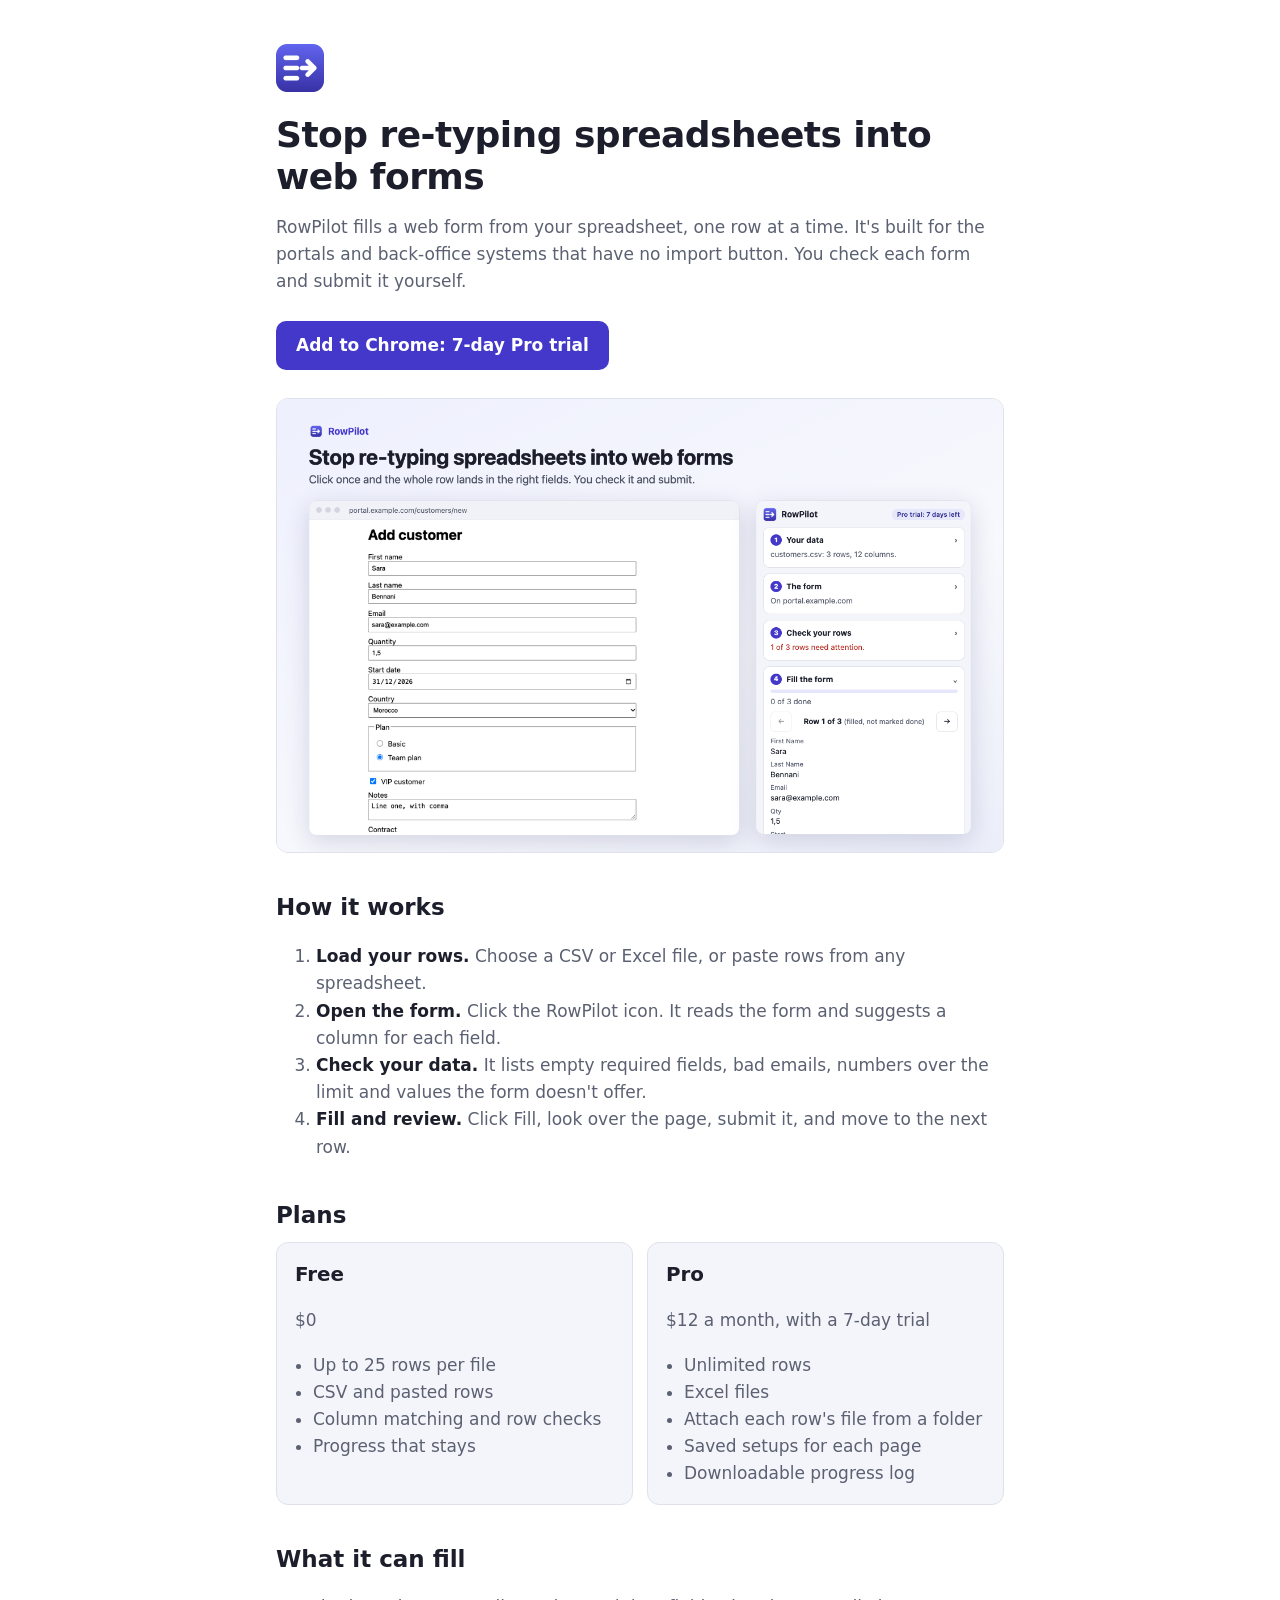
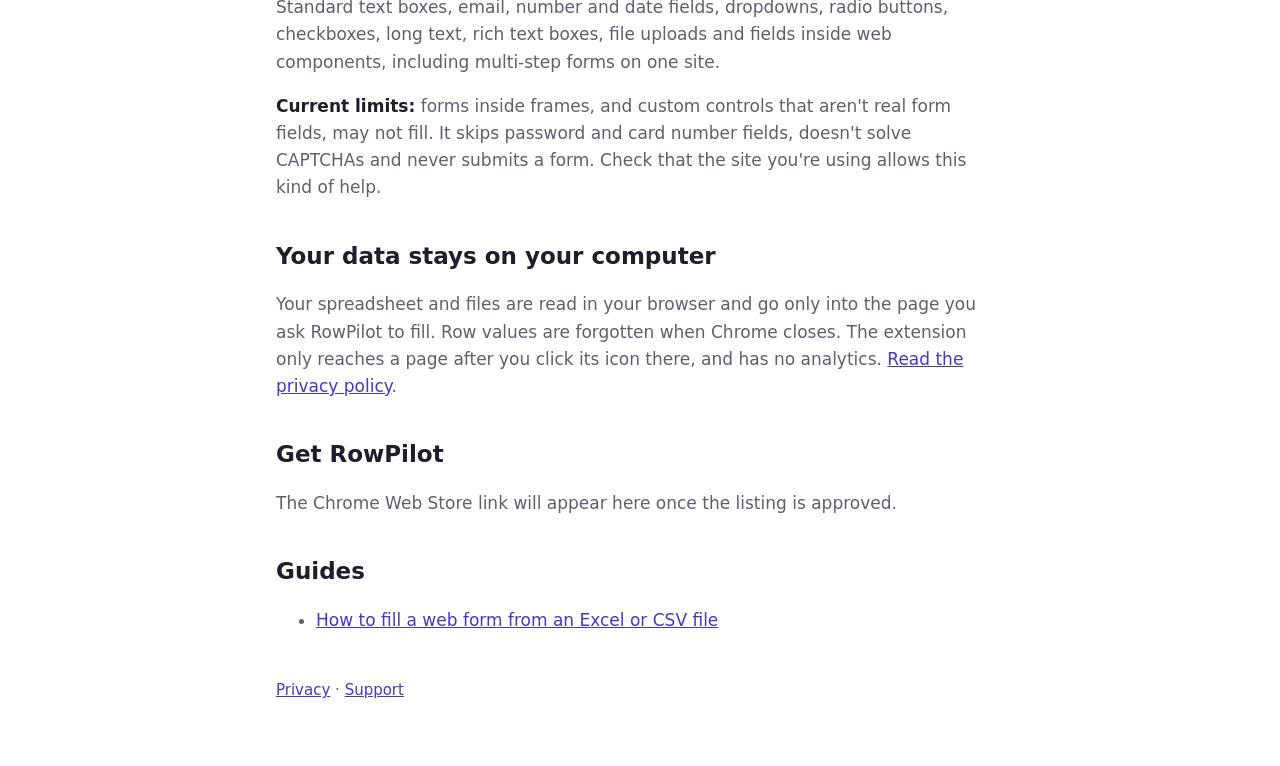
==== index.html @ 31535037 "Publish the RowPilot homepage, privacy policy and guide Co-Authored-By: Claude Opus 5.5 <noreply@ant" ====
<!doctype html>
<html lang="en">
<head>
  <meta charset="utf-8">
  <meta name="viewport" content="width=device-width, initial-scale=1">
  <title>RowPilot: fill web forms from a spreadsheet</title>
  <meta name="description" content="A Chrome extension that fills web forms from a CSV or Excel file one row at a time, attaches files, checks the data first and tracks what's done.">
  <link rel="icon" href="icon-128.png">
  <link rel="stylesheet" href="style.css">
  <script type="application/ld+json">
  {"@context":"https://schema.org","@type":"SoftwareApplication","name":"RowPilot","applicationCategory":"BusinessApplication","operatingSystem":"Chrome","description":"Fills web forms from a spreadsheet one row at a time, attaches files, checks data first and tracks progress.","offers":{"@type":"Offer","price":"12","priceCurrency":"USD"}}
  </script>
</head>
<body>
<main>
  <header><img src="icon-128.png" alt=""></header>
  <h1>Stop re-typing spreadsheets into web forms</h1>
  <p>RowPilot fills a web form from your spreadsheet, one row at a time. It's built for the portals and back-office systems that have no import button. You check each form and submit it yourself.</p>
  <a class="cta" href="#install">Add to Chrome: 7-day Pro trial</a>
  <img class="shot" src="screenshot-1-fill.png" width="1280" height="800" alt="A web form filled from a spreadsheet row, with the RowPilot side panel beside it">

  <h2>How it works</h2>
  <ol>
    <li><strong>Load your rows.</strong> Choose a CSV or Excel file, or paste rows from any spreadsheet.</li>
    <li><strong>Open the form.</strong> Click the RowPilot icon. It reads the form and suggests a column for each field.</li>
    <li><strong>Check your data.</strong> It lists empty required fields, bad emails, numbers over the limit and values the form doesn't offer.</li>
    <li><strong>Fill and review.</strong> Click Fill, look over the page, submit it, and move to the next row.</li>
  </ol>

  <h2>Plans</h2>
  <div class="plans">
    <div class="plan"><h3>Free</h3><p>$0</p><ul><li>Up to 25 rows per file</li><li>CSV and pasted rows</li><li>Column matching and row checks</li><li>Progress that stays</li></ul></div>
    <div class="plan"><h3>Pro</h3><p>$12 a month, with a 7-day trial</p><ul><li>Unlimited rows</li><li>Excel files</li><li>Attach each row's file from a folder</li><li>Saved setups for each page</li><li>Downloadable progress log</li></ul></div>
  </div>

  <h2>What it can fill</h2>
  <p>Standard text boxes, email, number and date fields, dropdowns, radio buttons, checkboxes, long text, rich text boxes, file uploads and fields inside web components, including multi-step forms on one site.</p>
  <p><strong>Current limits:</strong> forms inside frames, and custom controls that aren't real form fields, may not fill. It skips password and card number fields, doesn't solve CAPTCHAs and never submits a form. Check that the site you're using allows this kind of help.</p>

  <h2>Your data stays on your computer</h2>
  <p>Your spreadsheet and files are read in your browser and go only into the page you ask RowPilot to fill. Row values are forgotten when Chrome closes. The extension only reaches a page after you click its icon there, and has no analytics. <a href="privacy.html">Read the privacy policy</a>.</p>

  <h2 id="install">Get RowPilot</h2>
  <p>The Chrome Web Store link will appear here once the listing is approved.</p>

  <h2>Guides</h2>
  <ul><li><a href="fill-web-form-from-excel.html">How to fill a web form from an Excel or CSV file</a></li></ul>

  <footer><a href="privacy.html">Privacy</a> · <a href="mailto:xooffer@gmail.com">Support</a></footer>
</main>
</body>
</html>
---- style.css ----
:root { --bg: #fff; --fg: #1c1f2b; --muted: #5b6172; --accent: #4338ca; --card: #f4f5fa; --line: #dfe2ec; }
@media (prefers-color-scheme: dark) { :root { --bg: #14151c; --fg: #eceef4; --muted: #9ba1b2; --accent: #a5b4fc; --card: #1e2029; --line: #2f3240; } }
* { box-sizing: border-box; }
body { margin: 0; background: var(--bg); color: var(--fg); font: 17px/1.6 system-ui, -apple-system, "Segoe UI", sans-serif; }
main { max-width: 760px; margin: 0 auto; padding: 44px 16px 64px; }
header img { width: 64px; height: 64px; margin: -8px; }
h1 { font-size: 36px; line-height: 1.15; margin: 14px 0 10px; letter-spacing: -.015em; }
h2 { font-size: 23px; margin: 36px 0 8px; }
p, li { color: var(--muted); }
strong { color: var(--fg); }
a { color: var(--accent); }
.shot { width: 100%; height: auto; border-radius: 12px; border: 1px solid var(--line); margin: 20px 0; display: block; }
.plans { display: grid; grid-template-columns: repeat(auto-fit, minmax(240px, 1fr)); gap: 14px; }
.plan { background: var(--card); border: 1px solid var(--line); border-radius: 12px; padding: 16px 18px; }
.plan h3 { margin: 0 0 6px; }
.plan ul { padding-left: 18px; margin: 8px 0 0; }
.cta { display: inline-block; background: var(--accent); color: var(--bg); font-weight: 650; padding: 11px 20px; border-radius: 10px; text-decoration: none; margin: 8px 0; }
footer { margin-top: 44px; color: var(--muted); font-size: 15px; }
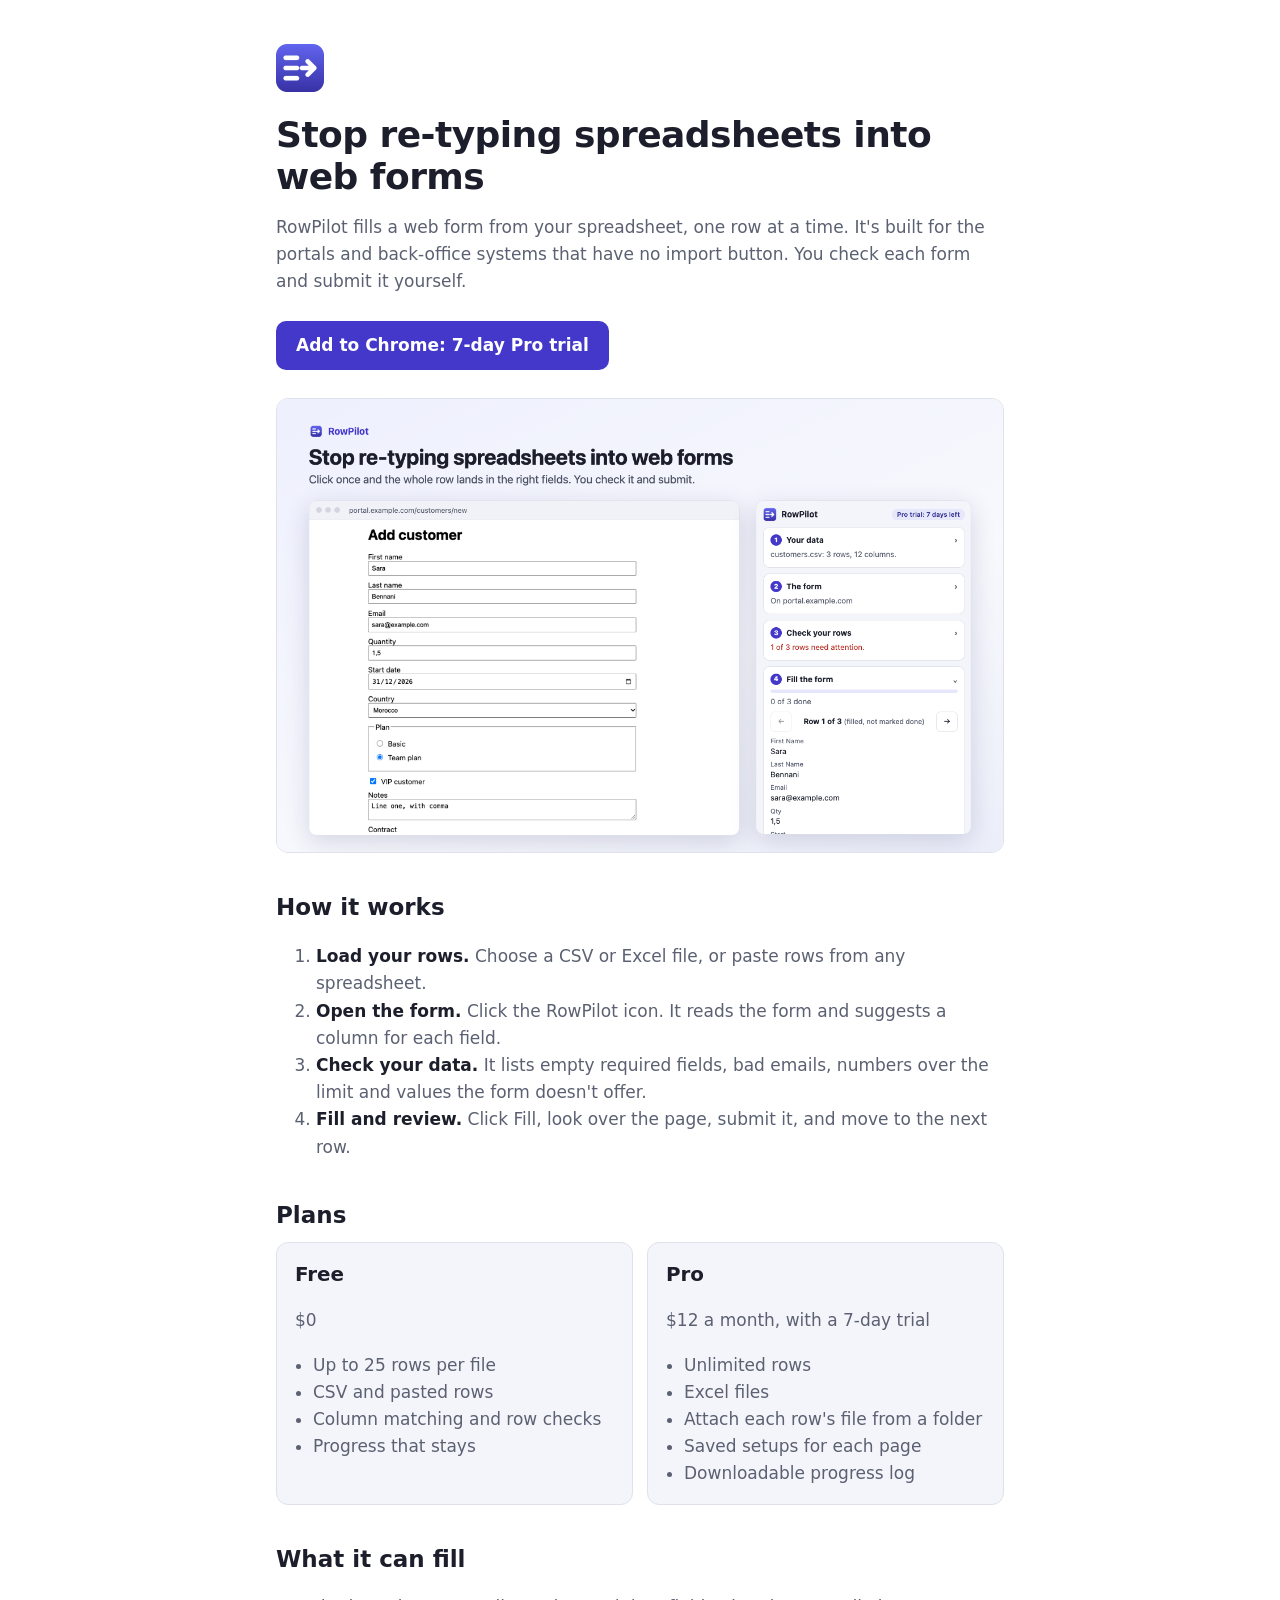
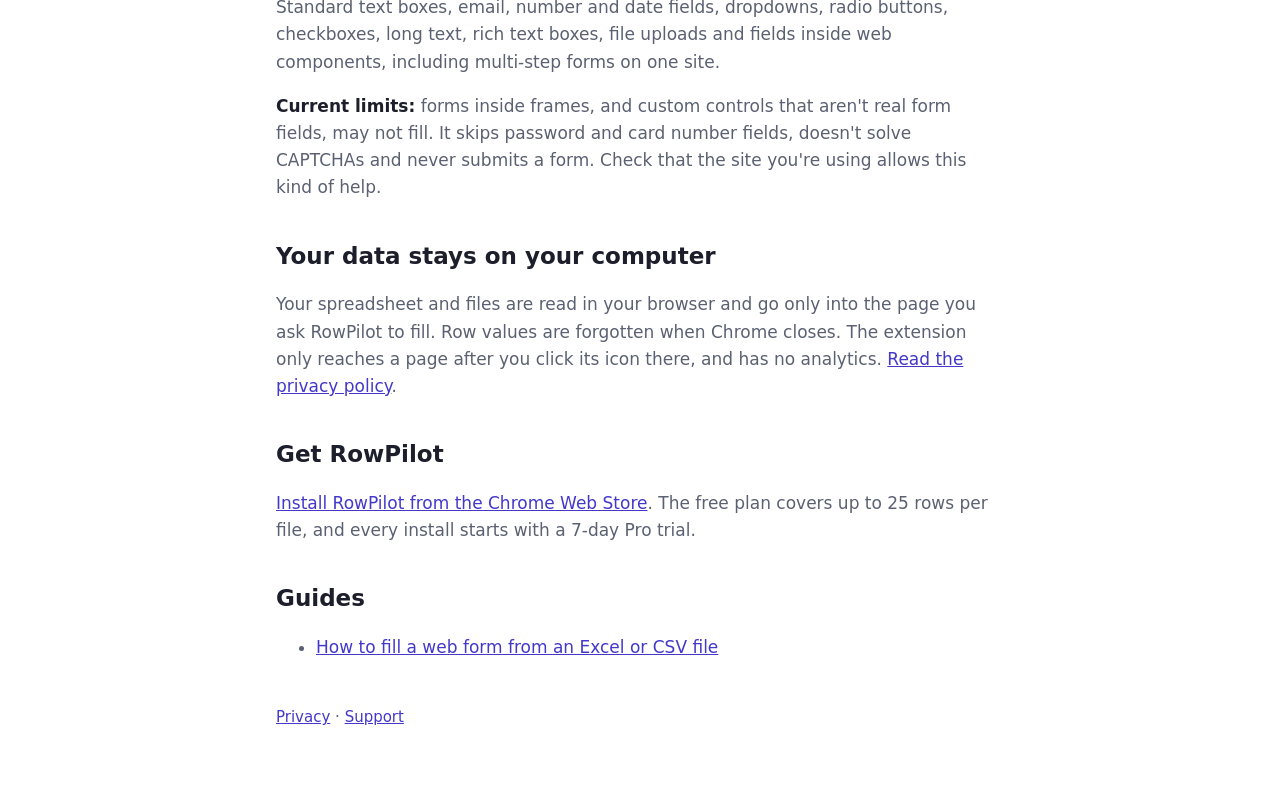
==== commit 3bb6da7c: "Link the homepage to the Chrome Web Store listing Co-Authored-By: Claude Opus 5.5 <noreply@anthropic" ====
--- a/index.html
+++ b/index.html
@@ -16,7 +16,7 @@
   <header><img src="icon-128.png" alt=""></header>
   <h1>Stop re-typing spreadsheets into web forms</h1>
   <p>RowPilot fills a web form from your spreadsheet, one row at a time. It's built for the portals and back-office systems that have no import button. You check each form and submit it yourself.</p>
-  <a class="cta" href="#install">Add to Chrome: 7-day Pro trial</a>
+  <a class="cta" href="https://chromewebstore.google.com/detail/rowpilot-%E2%80%93-fill-web-forms/adaibliihahgcngcacgincbkpcopcjee">Add to Chrome: 7-day Pro trial</a>
   <img class="shot" src="screenshot-1-fill.png" width="1280" height="800" alt="A web form filled from a spreadsheet row, with the RowPilot side panel beside it">
 
   <h2>How it works</h2>
@@ -41,7 +41,7 @@
   <p>Your spreadsheet and files are read in your browser and go only into the page you ask RowPilot to fill. Row values are forgotten when Chrome closes. The extension only reaches a page after you click its icon there, and has no analytics. <a href="privacy.html">Read the privacy policy</a>.</p>
 
   <h2 id="install">Get RowPilot</h2>
-  <p>The Chrome Web Store link will appear here once the listing is approved.</p>
+  <p><a href="https://chromewebstore.google.com/detail/rowpilot-%E2%80%93-fill-web-forms/adaibliihahgcngcacgincbkpcopcjee">Install RowPilot from the Chrome Web Store</a>. The free plan covers up to 25 rows per file, and every install starts with a 7-day Pro trial.</p>
 
   <h2>Guides</h2>
   <ul><li><a href="fill-web-form-from-excel.html">How to fill a web form from an Excel or CSV file</a></li></ul>
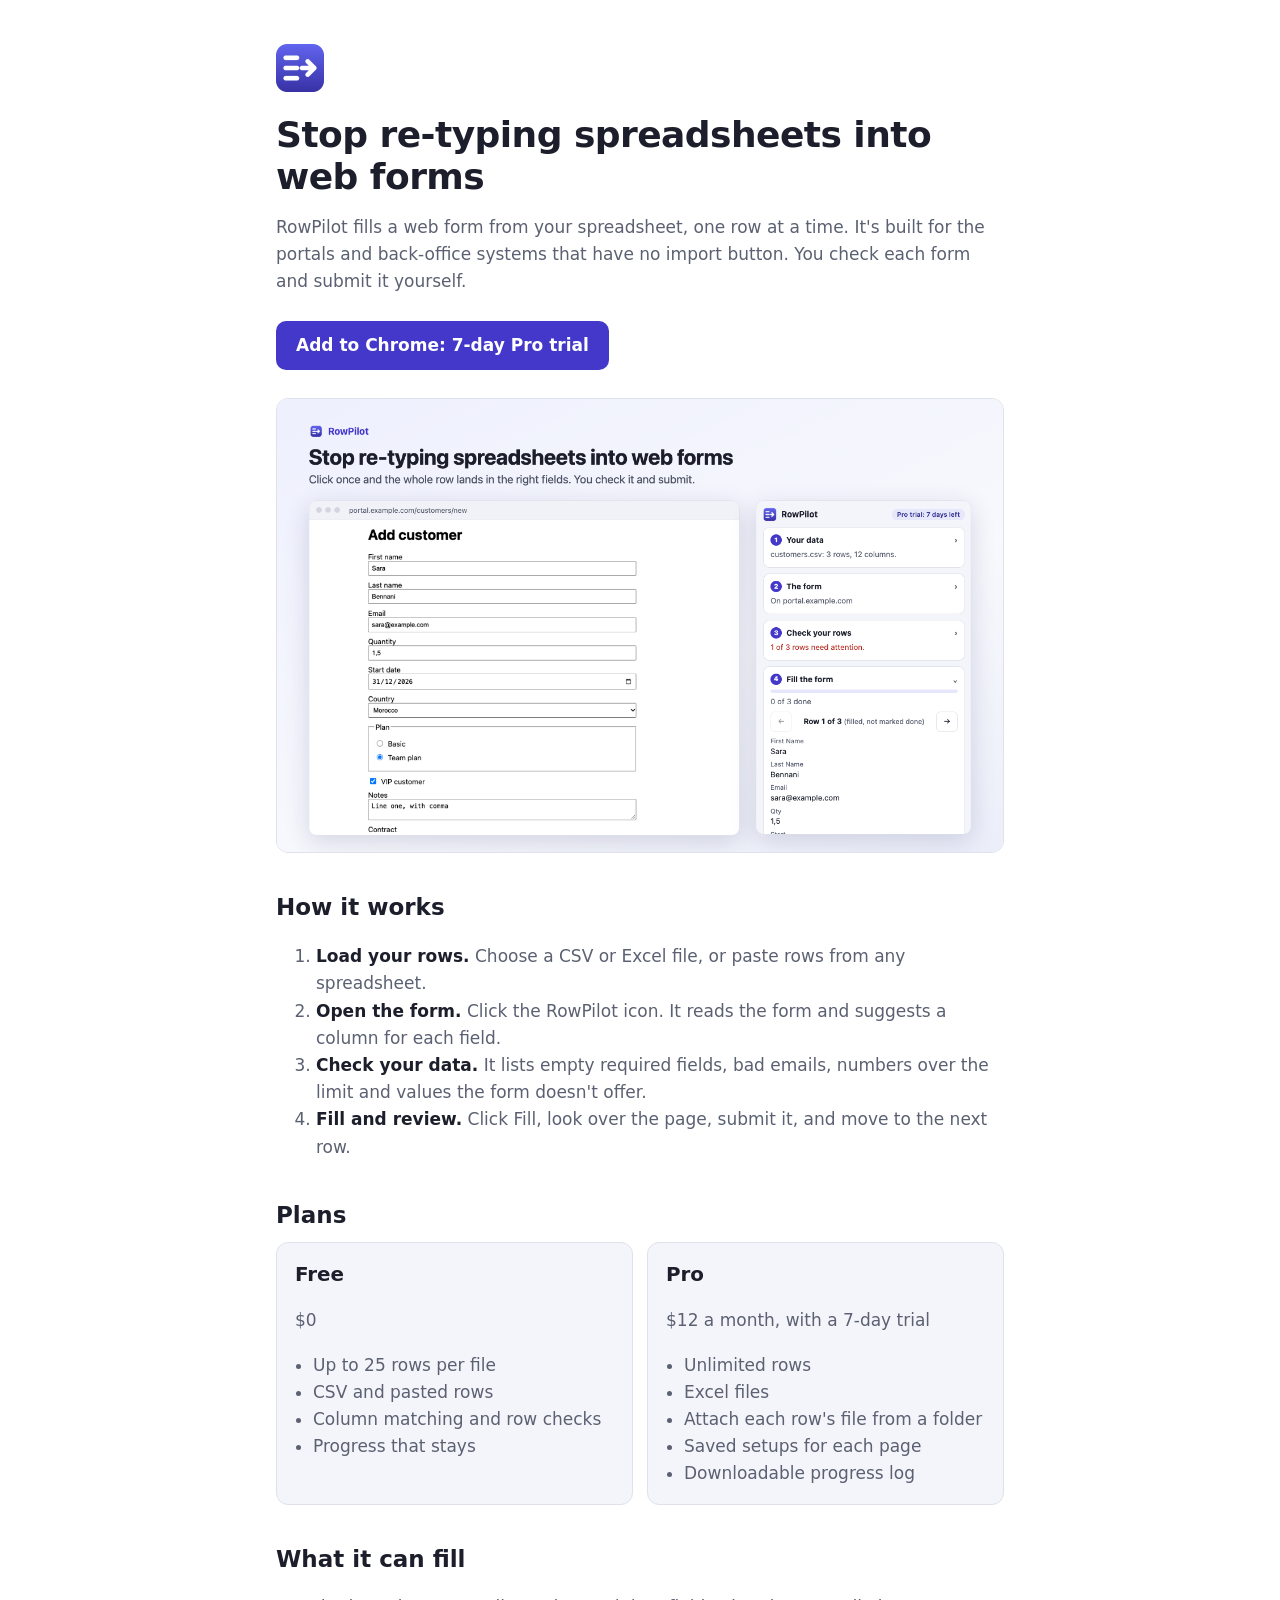
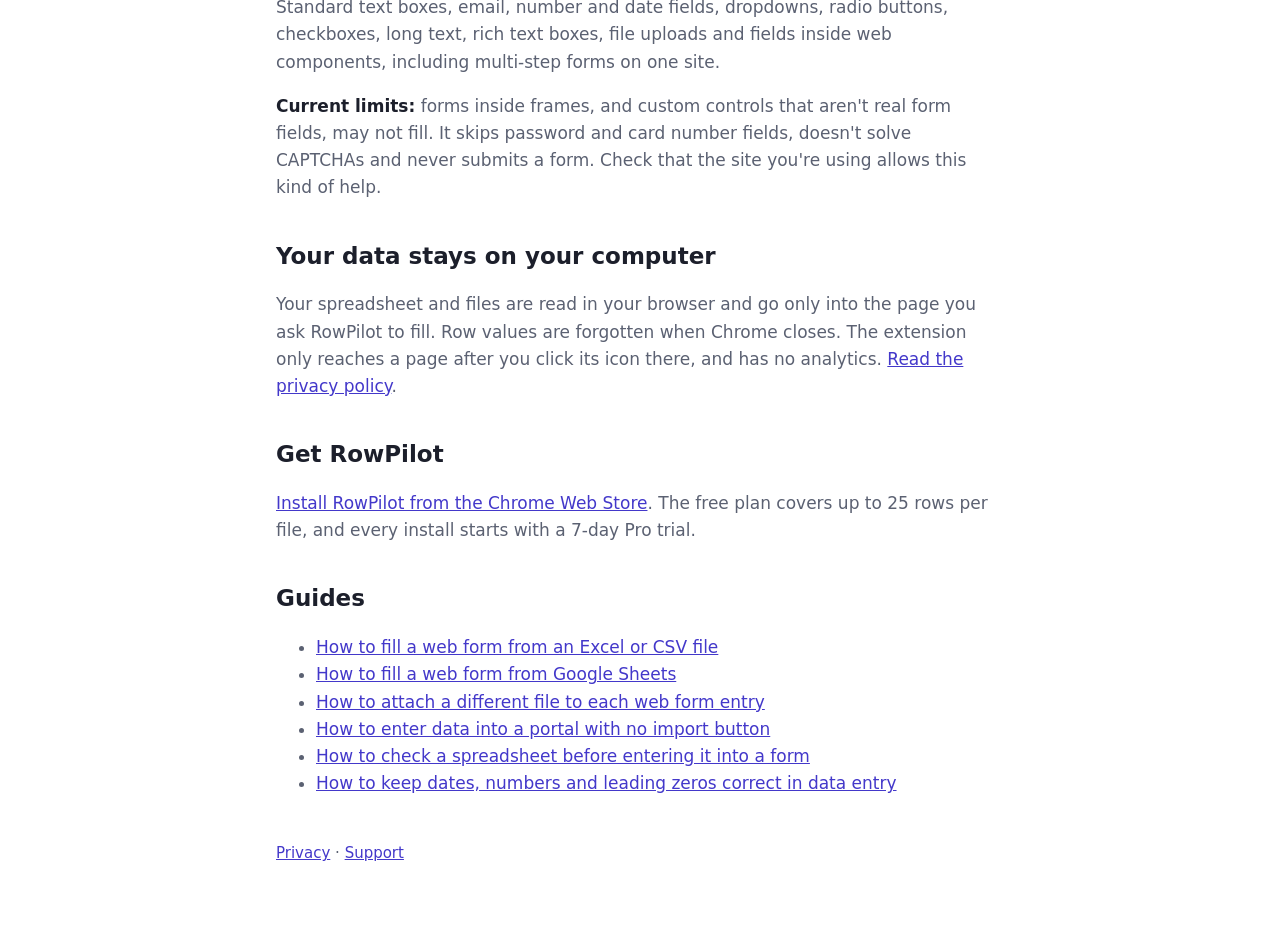
==== commit 07181783: "Add five how-to guides and a sitemap Co-Authored-By: Claude Opus 5.5 <noreply@anthropic.com>" ====
--- a/index.html
+++ b/index.html
@@ -44,7 +44,14 @@
   <p><a href="https://chromewebstore.google.com/detail/rowpilot-%E2%80%93-fill-web-forms/adaibliihahgcngcacgincbkpcopcjee">Install RowPilot from the Chrome Web Store</a>. The free plan covers up to 25 rows per file, and every install starts with a 7-day Pro trial.</p>
 
   <h2>Guides</h2>
-  <ul><li><a href="fill-web-form-from-excel.html">How to fill a web form from an Excel or CSV file</a></li></ul>
+  <ul>
+    <li><a href="fill-web-form-from-excel.html">How to fill a web form from an Excel or CSV file</a></li>
+    <li><a href="fill-web-form-from-google-sheets.html">How to fill a web form from Google Sheets</a></li>
+    <li><a href="attach-files-to-web-form-from-spreadsheet.html">How to attach a different file to each web form entry</a></li>
+    <li><a href="enter-data-into-portal-without-import.html">How to enter data into a portal with no import button</a></li>
+    <li><a href="check-spreadsheet-before-data-entry.html">How to check a spreadsheet before entering it into a form</a></li>
+    <li><a href="fix-dates-numbers-leading-zeros-data-entry.html">How to keep dates, numbers and leading zeros correct in data entry</a></li>
+  </ul>
 
   <footer><a href="privacy.html">Privacy</a> · <a href="mailto:xooffer@gmail.com">Support</a></footer>
 </main>
--- a/style.css
+++ b/style.css
@@ -16,3 +16,10 @@
 .plan ul { padding-left: 18px; margin: 8px 0 0; }
 .cta { display: inline-block; background: var(--accent); color: var(--bg); font-weight: 650; padding: 11px 20px; border-radius: 10px; text-decoration: none; margin: 8px 0; }
 footer { margin-top: 44px; color: var(--muted); font-size: 15px; }
+.crumb { margin: 0; font-size: 15px; }
+.try { background: var(--card); border: 1px solid var(--line); border-radius: 12px; padding: 16px 18px; margin-top: 36px; }
+.try p { margin-top: 0; }
+table { width: 100%; border-collapse: collapse; margin: 14px 0; font-size: 15.5px; display: block; overflow-x: auto; }
+th, td { text-align: left; padding: 8px 12px; border: 1px solid var(--line); color: var(--muted); overflow-wrap: anywhere; }
+th { color: var(--fg); background: var(--card); }
+code { font-size: .92em; background: var(--card); border-radius: 4px; padding: 1px 4px; }
